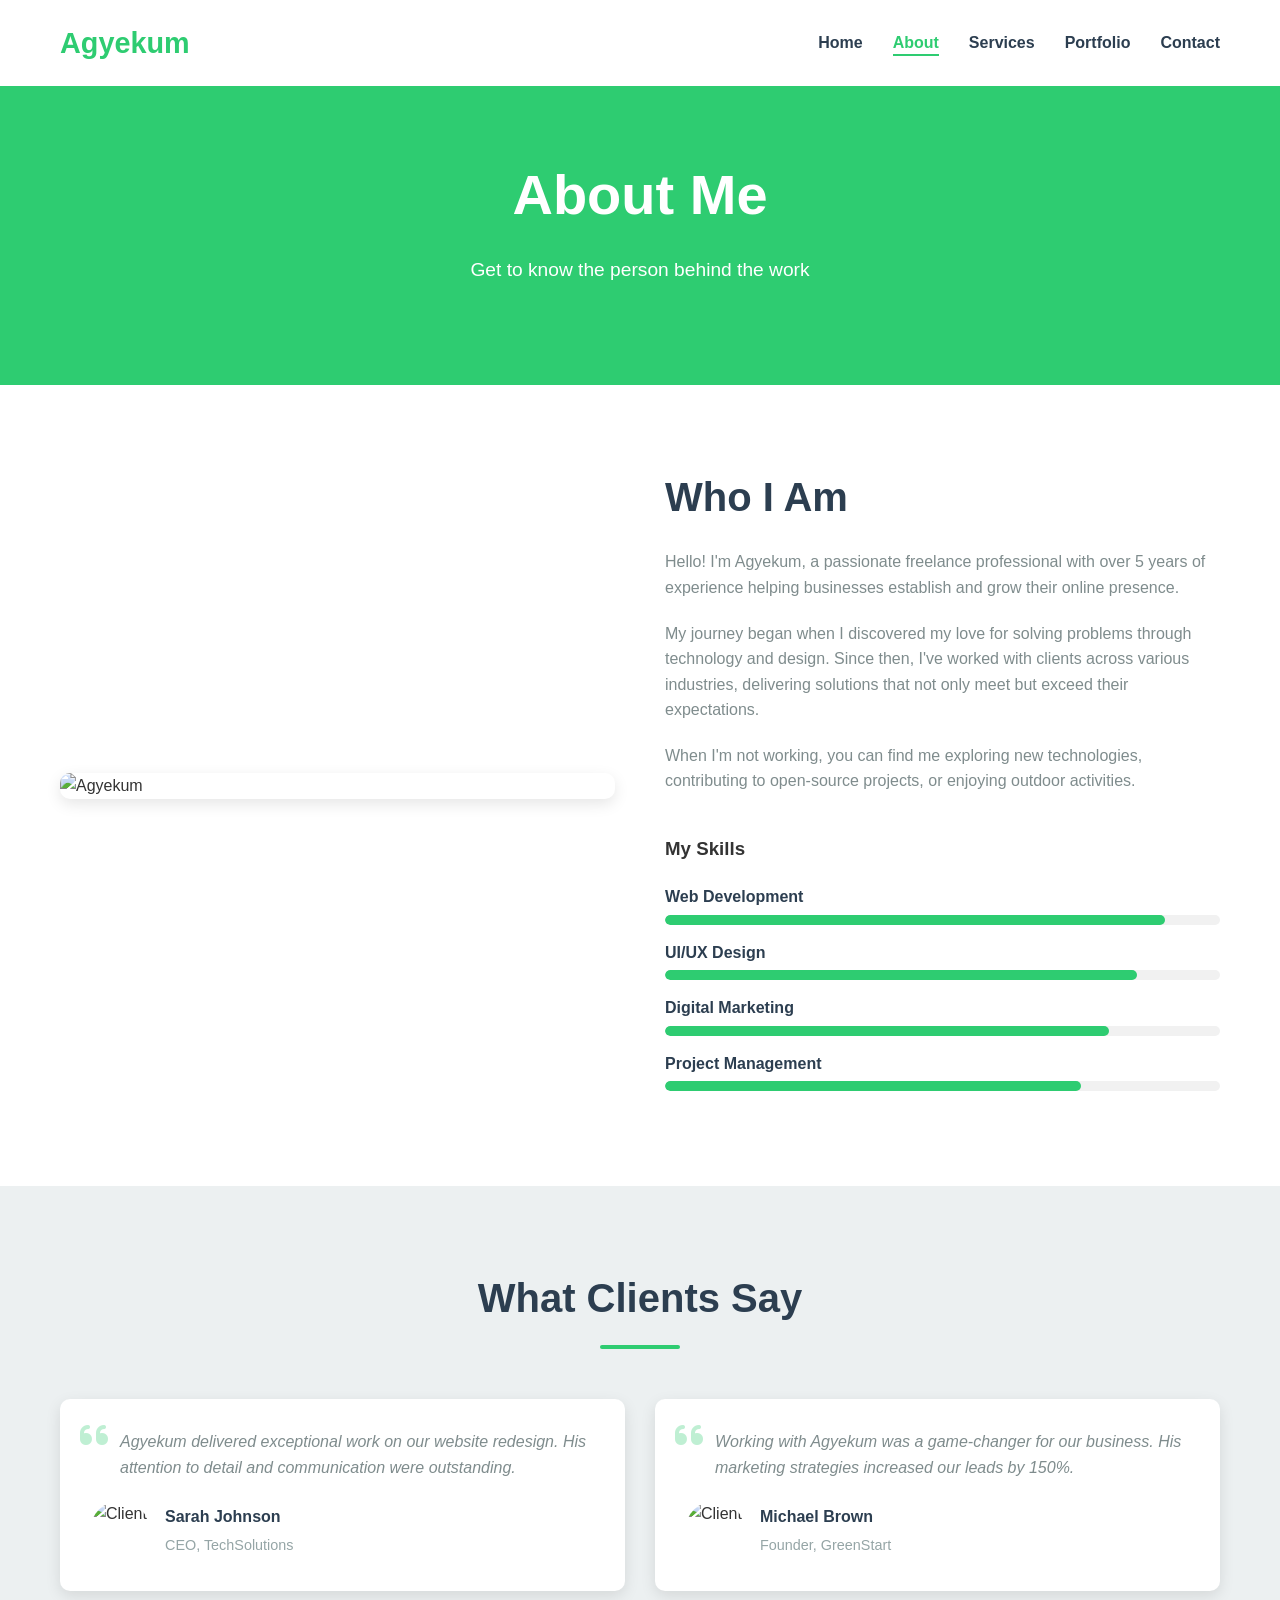
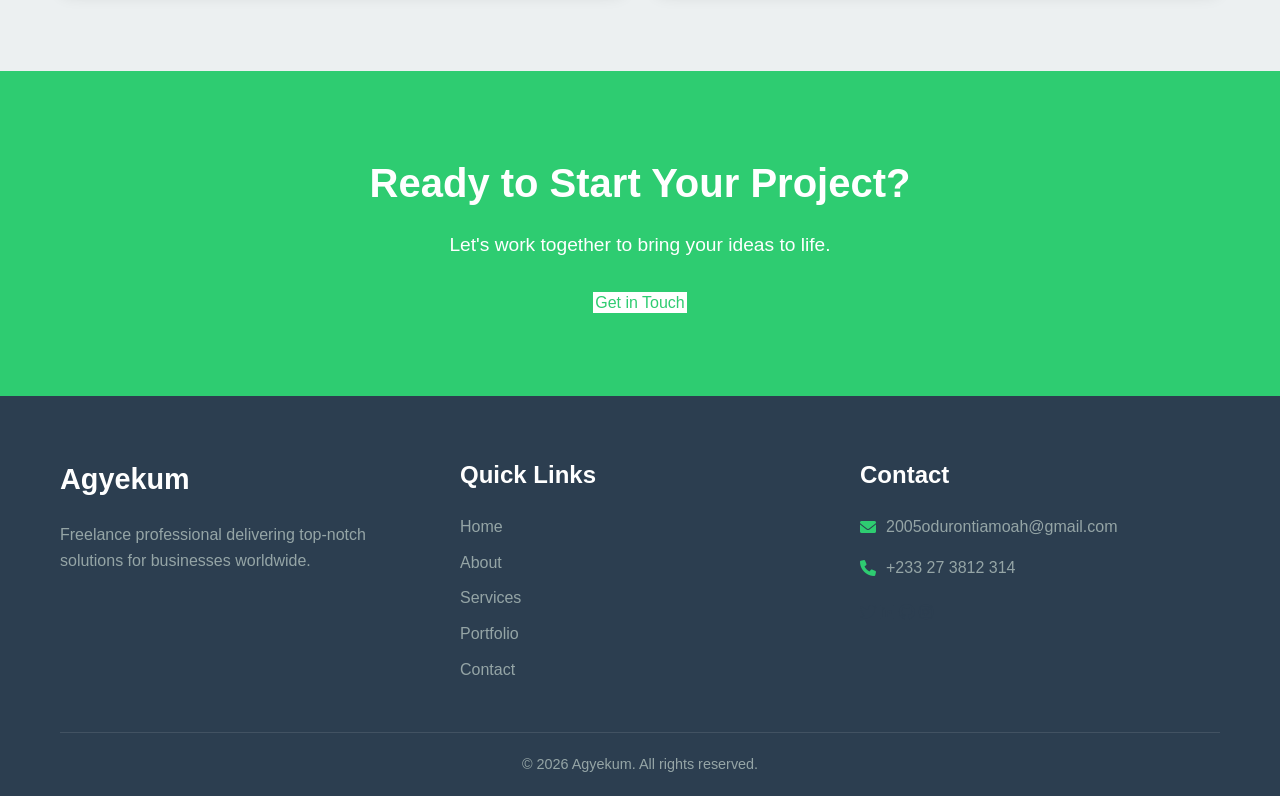
==== about.html @ 3d0fa1a4 "Add files via upload" ====
<!DOCTYPE html>
<html lang="en">
<head>
    <meta charset="UTF-8">
    <meta name="viewport" content="width=device-width, initial-scale=1.0">
    <title>About | Agyekum Freelance</title>
    <link rel="stylesheet" href="styles/style.css">
    <link rel="stylesheet" href="https://cdnjs.cloudflare.com/ajax/libs/font-awesome/6.0.0-beta3/css/all.min.css">
</head>
<body>
    <header>
        <div class="container">
            <div class="logo">Agyekum</div>
            <nav>
                <ul>
                    <li><a href="index.html">Home</a></li>
                    <li><a href="about.html" class="active">About</a></li>
                    <li><a href="services.html">Services</a></li>
                    <li><a href="portfolio.html">Portfolio</a></li>
                    <li><a href="contact.html">Contact</a></li>
                </ul>
            </nav>
            <div class="mobile-menu">
                <i class="fas fa-bars"></i>
            </div>
        </div>
    </header>

    <section class="about-hero">
        <div class="container">
            <h1>About Me</h1>
            <p>Get to know the person behind the work</p>
        </div>
    </section>

    <section class="about-content">
        <div class="container">
            <div class="about-image">
                <img src="images/about-image.jpg" alt="Agyekum">
            </div>
            <div class="about-text">
                <h2>Who I Am</h2>
                <p>Hello! I'm Agyekum, a passionate freelance professional with over 5 years of experience helping businesses establish and grow their online presence.</p>
                <p>My journey began when I discovered my love for solving problems through technology and design. Since then, I've worked with clients across various industries, delivering solutions that not only meet but exceed their expectations.</p>
                <p>When I'm not working, you can find me exploring new technologies, contributing to open-source projects, or enjoying outdoor activities.</p>
                
                <div class="skills">
                    <h3>My Skills</h3>
                    <div class="skill-bars">
                        <div class="skill">
                            <p>Web Development</p>
                            <div class="bar">
                                <div class="level" style="width: 90%;"></div>
                            </div>
                        </div>
                        <div class="skill">
                            <p>UI/UX Design</p>
                            <div class="bar">
                                <div class="level" style="width: 85%;"></div>
                            </div>
                        </div>
                        <div class="skill">
                            <p>Digital Marketing</p>
                            <div class="bar">
                                <div class="level" style="width: 80%;"></div>
                            </div>
                        </div>
                        <div class="skill">
                            <p>Project Management</p>
                            <div class="bar">
                                <div class="level" style="width: 75%;"></div>
                            </div>
                        </div>
                    </div>
                </div>
            </div>
        </div>
    </section>

    <section class="testimonials">
        <div class="container">
            <h2 class="section-title">What Clients Say</h2>
            <div class="testimonial-grid">
                <div class="testimonial-card">
                    <div class="quote">
                        <i class="fas fa-quote-left"></i>
                        <p>Agyekum delivered exceptional work on our website redesign. His attention to detail and communication were outstanding.</p>
                    </div>
                    <div class="client">
                        <img src="images/client1.jpg" alt="Client">
                        <div class="client-info">
                            <h4>Sarah Johnson</h4>
                            <p>CEO, TechSolutions</p>
                        </div>
                    </div>
                </div>
                <div class="testimonial-card">
                    <div class="quote">
                        <i class="fas fa-quote-left"></i>
                        <p>Working with Agyekum was a game-changer for our business. His marketing strategies increased our leads by 150%.</p>
                    </div>
                    <div class="client">
                        <img src="images/client2.jpg" alt="Client">
                        <div class="client-info">
                            <h4>Michael Brown</h4>
                            <p>Founder, GreenStart</p>
                        </div>
                    </div>
                </div>
            </div>
        </div>
    </section>

    <section class="cta-section">
        <div class="container">
            <h2>Ready to Start Your Project?</h2>
            <p>Let's work together to bring your ideas to life.</p>
            <a href="contact.html" class="btn-primary">Get in Touch</a>
        </div>
    </section>

        <footer>
        <div class="container">
            <div class="footer-content">
                <div class="footer-about">
                    <h3>Agyekum</h3>
                    <p>Freelance professional delivering top-notch solutions for businesses worldwide.</p>
                </div>
                <div class="footer-links">
                    <h3>Quick Links</h3>
                    <ul>
                        <li><a href="index.html">Home</a></li>
                        <li><a href="about.html">About</a></li>
                        <li><a href="services.html">Services</a></li>
                        <li><a href="portfolio.html">Portfolio</a></li>
                        <li><a href="contact.html">Contact</a></li>
                    </ul>
                </div>
                <div class="footer-contact">
                    <h3>Contact</h3>
                    <p><i class="fas fa-envelope"></i> 2005odurontiamoah@gmail.com</p>
                    <p><i class="fas fa-phone"></i> +233 27 3812 314 </p>
                    <div class="social-links">
                        <a href="#"><i class="fab fa-twitter"></i></a>
                        <a href="#"><i class="fab fa-linkedin"></i></a>
                        <a href="#"><i class="fab fa-github"></i></a>
                        <a href="#"><i class="fab fa-instagram"></i></a>
                    </div>
                </div>
            </div>
            <div class="footer-bottom">
                <p>&copy; <span id="year"></span> Agyekum. All rights reserved.</p>
            </div>
        </div>
    </footer>

    <script src="scripts/script.js"></script>
</body>
</html>
---- styles/style.css ----
/* Global Styles */
:root {
    --primary-color: #2ecc71;
    --primary-dark: #27ae60;
    --secondary-color: #3498db;
    --dark-color: #2c3e50;
    --light-color: #ecf0f1;
    --danger-color: #e74c3c;
    --success-color: #2ecc71;
    --warning-color: #f39c12;
    --gray-color: #95a5a6;
    --dark-gray: #7f8c8d;
    --white: #ffffff;
    --black: #000000;
    --box-shadow: 0 5px 15px rgba(0, 0, 0, 0.1);
    --transition: all 0.3s ease;
}

* {
    margin: 0;
    padding: 0;
    box-sizing: border-box;
}

body {
    font-family: 'Segoe UI', Tahoma, Geneva, Verdana, sans-serif;
    line-height: 1.6;
    color: #333;
    background-color: var(--white);
}

a {
    text-decoration: none;
    color: var(--dark-color);
    transition: var(--transition);
}

a:hover {
    color: var(--primary-color);
}

ul {
    list-style: none;
}

img {
    width: 100%;
    display: block;
}

.container {
    max-width: 1200px;
    margin: 0 auto;
    padding: 0 20px;
}

.btn {
    display: inline-block;
    padding: 10px 20px;
    border-radius: 5px;
    font-weight: 600;
    transition: var(--transition);
}

.btn-primary {
    background-color: var(--primary-color);
    color: var(--white);
    border: 2px solid var(--primary-color);
}

.btn-primary:hover {
    background-color: var(--primary-dark);
    border-color: var(--primary-dark);
    color: var(--white);
}

.btn-secondary {
    background-color: transparent;
    color: var(--primary-color);
    border: 2px solid var(--primary-color);
}

.btn-secondary:hover {
    background-color: var(--primary-color);
    color: var(--white);
}

.section-title {
    font-size: 2.5rem;
    margin-bottom: 1.5rem;
    text-align: center;
    color: var(--dark-color);
    position: relative;
}

.section-title::after {
    content: '';
    display: block;
    width: 80px;
    height: 4px;
    background-color: var(--primary-color);
    margin: 15px auto;
    border-radius: 2px;
}

.text-center {
    text-align: center;
}

/* Header */
header {
    background-color: var(--white);
    box-shadow: var(--box-shadow);
    position: fixed;
    width: 100%;
    top: 0;
    left: 0;
    z-index: 1000;
    transition: var(--transition);
}

header .container {
    display: flex;
    justify-content: space-between;
    align-items: center;
    padding: 20px;
}

.logo {
    font-size: 1.8rem;
    font-weight: 700;
    color: var(--primary-color);
}

nav ul {
    display: flex;
}

nav ul li {
    margin-left: 30px;
}

nav ul li a {
    font-weight: 600;
    position: relative;
}

nav ul li a::after {
    content: '';
    position: absolute;
    bottom: -5px;
    left: 0;
    width: 0;
    height: 2px;
    background-color: var(--primary-color);
    transition: var(--transition);
}

nav ul li a:hover::after,
nav ul li a.active::after {
    width: 100%;
}

nav ul li a.active {
    color: var(--primary-color);
}

.mobile-menu {
    font-size: 1.5rem;
    cursor: pointer;
    display: none;
}

/* Hero Section */
.hero {
    padding: 150px 0 100px;
    background-color: var(--light-color);
}

.hero .container {
    display: flex;
    align-items: center;
    justify-content: space-between;
}

.hero-content {
    flex: 1;
    padding-right: 50px;
}

.hero-image {
    flex: 1;
}

.hero h1 {
    font-size: 3.5rem;
    margin-bottom: 15px;
    color: var(--dark-color);
}

.hero h2 {
    font-size: 2.5rem;
    margin-bottom: 15px;
    color: var(--dark-color);
}

.hero h2 .typed-text {
    color: var(--primary-color);
}

.hero p {
    font-size: 1.1rem;
    margin-bottom: 30px;
    color: var(--dark-gray);
}

.cta-buttons {
    display: flex;
    gap: 15px;
}

/* Newsletter */
.newsletter {
    padding: 80px 0;
    background-color: var(--white);
    text-align: center;
}

.newsletter h3 {
    font-size: 2rem;
    margin-bottom: 15px;
    color: var(--dark-color);
}

.newsletter p {
    font-size: 1.1rem;
    margin-bottom: 30px;
    color: var(--dark-gray);
}

#newsletter-form {
    display: flex;
    max-width: 500px;
    margin: 0 auto;
}

#newsletter-form input {
    flex: 1;
    padding: 15px;
    border: 2px solid #ddd;
    border-radius: 5px 0 0 5px;
    font-size: 1rem;
}

#newsletter-form button {
    border-radius: 0 5px 5px 0;
}

#newsletter-message {
    margin-top: 20px;
    font-weight: 600;
}

/* Services Preview */
.services-preview {
    padding: 80px 0;
    background-color: var(--light-color);
}

.services-grid {
    display: grid;
    grid-template-columns: repeat(auto-fit, minmax(300px, 1fr));
    gap: 30px;
    margin-top: 50px;
}

.service-card {
    background-color: var(--white);
    padding: 30px;
    border-radius: 10px;
    text-align: center;
    box-shadow: var(--box-shadow);
    transition: var(--transition);
}

.service-card:hover {
    transform: translateY(-10px);
}

.service-card i {
    font-size: 3rem;
    color: var(--primary-color);
    margin-bottom: 20px;
}

.service-card h3 {
    font-size: 1.5rem;
    margin-bottom: 15px;
    color: var(--dark-color);
}

.service-card p {
    color: var(--dark-gray);
}

/* Footer */
footer {
    background-color: var(--dark-color);
    color: var(--white);
    padding: 60px 0 0;
}

.footer-content {
    display: grid;
    grid-template-columns: repeat(auto-fit, minmax(250px, 1fr));
    gap: 40px;
    margin-bottom: 40px;
}

.footer-about h3 {
    font-size: 1.8rem;
    margin-bottom: 20px;
    color: var(--white);
}

.footer-about p {
    color: var(--gray-color);
}

.footer-links h3, 
.footer-contact h3 {
    font-size: 1.5rem;
    margin-bottom: 20px;
    color: var(--white);
}

.footer-links ul li {
    margin-bottom: 10px;
}

.footer-links ul li a {
    color: var(--gray-color);
}

.footer-links ul li a:hover {
    color: var(--primary-color);
}

.footer-contact p {
    color: var(--gray-color);
    margin-bottom: 15px;
    display: flex;
    align-items: center;
}

.footer-contact p i {
    margin-right: 10px;
    color: var(--primary-color);
}

.social-links {
    margin-top: 20px;
}

.social-links h4 {
    margin-bottom: 15px;
}

.social-links .links {
    display: flex;
    gap: 15px;
}

.social-links .links a {
    display: inline-flex;
    align-items: center;
    justify-content: center;
    width: 40px;
    height: 40px;
    background-color: rgba(255, 255, 255, 0.1);
    border-radius: 50%;
    color: var(--white);
    transition: var(--transition);
}

.social-links .links a:hover {
    background-color: var(--primary-color);
    transform: translateY(-5px);
}

.footer-bottom {
    text-align: center;
    padding: 20px 0;
    border-top: 1px solid rgba(255, 255, 255, 0.1);
    color: var(--gray-color);
    font-size: 0.9rem;
}

/* About Page */
.about-hero {
    padding: 150px 0 100px;
    background-color: var(--primary-color);
    color: var(--white);
    text-align: center;
}

.about-hero h1 {
    font-size: 3.5rem;
    margin-bottom: 15px;
}

.about-hero p {
    font-size: 1.2rem;
}

.about-content {
    padding: 80px 0;
}

.about-content .container {
    display: flex;
    align-items: center;
    gap: 50px;
}

.about-image {
    flex: 1;
    border-radius: 10px;
    overflow: hidden;
    box-shadow: var(--box-shadow);
}

.about-text {
    flex: 1;
}

.about-text h2 {
    font-size: 2.5rem;
    margin-bottom: 20px;
    color: var(--dark-color);
}

.about-text p {
    margin-bottom: 20px;
    color: var(--dark-gray);
}

.skills {
    margin-top: 40px;
}

.skill-bars {
    margin-top: 20px;
}

.skill {
    margin-bottom: 15px;
}

.skill p {
    margin-bottom: 5px;
    font-weight: 600;
    color: var(--dark-color);
}

.bar {
    height: 10px;
    background-color: #f1f1f1;
    border-radius: 5px;
    overflow: hidden;
}

.level {
    height: 100%;
    background-color: var(--primary-color);
    border-radius: 5px;
}

.testimonials {
    padding: 80px 0;
    background-color: var(--light-color);
}

.testimonial-grid {
    display: grid;
    grid-template-columns: repeat(auto-fit, minmax(300px, 1fr));
    gap: 30px;
    margin-top: 50px;
}

.testimonial-card {
    background-color: var(--white);
    padding: 30px;
    border-radius: 10px;
    box-shadow: var(--box-shadow);
}

.quote {
    margin-bottom: 20px;
    position: relative;
}

.quote i {
    font-size: 2rem;
    color: var(--primary-color);
    opacity: 0.3;
    position: absolute;
    top: -10px;
    left: -10px;
}

.quote p {
    font-style: italic;
    color: var(--dark-gray);
    padding-left: 30px;
}

.client {
    display: flex;
    align-items: center;
}

.client img {
    width: 60px;
    height: 60px;
    border-radius: 50%;
    object-fit: cover;
    margin-right: 15px;
}

.client-info h4 {
    color: var(--dark-color);
    margin-bottom: 5px;
}

.client-info p {
    color: var(--gray-color);
    font-size: 0.9rem;
}

.cta-section {
    padding: 80px 0;
    text-align: center;
    background-color: var(--primary-color);
    color: var(--white);
}

.cta-section h2 {
    font-size: 2.5rem;
    margin-bottom: 15px;
}

.cta-section p {
    font-size: 1.2rem;
    margin-bottom: 30px;
}

.cta-section .btn-primary {
    background-color: var(--white);
    color: var(--primary-color);
    border-color: var(--white);
}

.cta-section .btn-primary:hover {
    background-color: transparent;
    color: var(--white);
}

/* Services Page */
.services-hero {
    padding: 150px 0 100px;
    background-color: var(--primary-color);
    color: var(--white);
    text-align: center;
}

.services-hero h1 {
    font-size: 3.5rem;
    margin-bottom: 15px;
}

.services-hero p {
    font-size: 1.2rem;
}

.services-details {
    padding: 80px 0;
}

.service {
    display: flex;
    align-items: center;
    gap: 50px;
    margin-bottom: 80px;
}

.service:nth-child(even) {
    flex-direction: row-reverse;
}

.service-image {
    flex: 1;
    border-radius: 10px;
    overflow: hidden;
    box-shadow: var(--box-shadow);
}

.service-content {
    flex: 1;
}

.service-content h2 {
    font-size: 2.5rem;
    margin-bottom: 20px;
    color: var(--dark-color);
}

.service-content p {
    margin-bottom: 20px;
    color: var(--dark-gray);
}

.service-features {
    margin-bottom: 30px;
}

.service-features li {
    margin-bottom: 10px;
    display: flex;
    align-items: center;
}

.service-features li i {
    color: var(--primary-color);
    margin-right: 10px;
}

.service-tech {
    margin-top: 30px;
}

.tech-icons {
    display: flex;
    gap: 15px;
    margin-top: 15px;
}

.tech-icons i {
    font-size: 2rem;
    color: var(--dark-gray);
    transition: var(--transition);
}

.tech-icons i:hover {
    color: var(--primary-color);
    transform: translateY(-5px);
}

.pricing {
    padding: 80px 0;
    background-color: var(--light-color);
}

.pricing-grid {
    display: grid;
    grid-template-columns: repeat(auto-fit, minmax(300px, 1fr));
    gap: 30px;
    margin-top: 50px;
}

.pricing-card {
    background-color: var(--white);
    padding: 40px 30px;
    border-radius: 10px;
    box-shadow: var(--box-shadow);
    position: relative;
    transition: var(--transition);
    text-align: center;
}

.pricing-card:hover {
    transform: translateY(-10px);
}

.pricing-card.featured {
    border: 2px solid var(--primary-color);
}

.popular-badge {
    position: absolute;
    top: -15px;
    right: 20px;
    background-color: var(--primary-color);
    color: var(--white);
    padding: 5px 15px;
    border-radius: 20px;
    font-size: 0.8rem;
    font-weight: 600;
}

.pricing-card h3 {
    font-size: 1.5rem;
    margin-bottom: 20px;
    color: var(--dark-color);
}

.price {
    font-size: 2.5rem;
    font-weight: 700;
    color: var(--primary-color);
    margin-bottom: 20px;
}

.price span {
    font-size: 1rem;
    font-weight: 400;
    color: var(--dark-gray);
}

.pricing-card ul {
    margin-bottom: 30px;
}

.pricing-card ul li {
    margin-bottom: 10px;
    display: flex;
    align-items: center;
    justify-content: center;
    color: var(--dark-gray);
}

.pricing-card ul li i {
    color: var(--primary-color);
    margin-right: 10px;
}

.pricing-note {
    text-align: center;
    margin-top: 30px;
    color: var(--dark-gray);
}

.pricing-note a {
    color: var(--primary-color);
    font-weight: 600;
}

/* Portfolio Page */
.portfolio-hero {
    padding: 150px 0 100px;
    background-color: var(--primary-color);
    color: var(--white);
    text-align: center;
}

.portfolio-hero h1 {
    font-size: 3.5rem;
    margin-bottom: 15px;
}

.portfolio-hero p {
    font-size: 1.2rem;
}

.portfolio-filter {
    padding: 40px 0;
    background-color: var(--light-color);
}

.filter-buttons {
    display: flex;
    justify-content: center;
    flex-wrap: wrap;
    gap: 15px;
}

.filter-buttons button {
    padding: 10px 20px;
    background-color: transparent;
    border: 2px solid var(--primary-color);
    color: var(--primary-color);
    border-radius: 5px;
    font-weight: 600;
    cursor: pointer;
    transition: var(--transition);
}

.filter-buttons button.active,
.filter-buttons button:hover {
    background-color: var(--primary-color);
    color: var(--white);
}

.portfolio-grid {
    padding: 80px 0;
}

.portfolio-grid .container {
    display: grid;
    grid-template-columns: repeat(auto-fill, minmax(350px, 1fr));
    gap: 30px;
}

.portfolio-item {
    border-radius: 10px;
    overflow: hidden;
    position: relative;
}

.portfolio-image {
    position: relative;
    overflow: hidden;
}

.portfolio-image img {
    transition: var(--transition);
}

.portfolio-item:hover .portfolio-image img {
    transform: scale(1.1);
}

.overlay {
    position: absolute;
    top: 0;
    left: 0;
    width: 100%;
    height: 100%;
    background-color: rgba(46, 204, 113, 0.9);
    display: flex;
    flex-direction: column;
    justify-content: center;
    align-items: center;
    opacity: 0;
    transition: var(--transition);
    padding: 20px;
    text-align: center;
    color: var(--white);
}

.portfolio-item:hover .overlay {
    opacity: 1;
}

.overlay h3 {
    font-size: 1.5rem;
    margin-bottom: 10px;
}

.overlay p {
    margin-bottom: 20px;
}

/* Contact Page */
.contact-hero {
    padding: 150px 0 100px;
    background-color: var(--primary-color);
    color: var(--white);
    text-align: center;
}

.contact-hero h1 {
    font-size: 3.5rem;
    margin-bottom: 15px;
}

.contact-hero p {
    font-size: 1.2rem;
}

.contact-content {
    padding: 80px 0;
}

.contact-content .container {
    display: flex;
    gap: 50px;
}

.contact-info {
    flex: 1;
}

.contact-info h2 {
    font-size: 2.5rem;
    margin-bottom: 20px;
    color: var(--dark-color);
}

.contact-info p {
    margin-bottom: 30px;
    color: var(--dark-gray);
}

.info-item {
    display: flex;
    align-items: flex-start;
    margin-bottom: 25px;
}

.info-item i {
    font-size: 1.5rem;
    color: var(--primary-color);
    margin-right: 20px;
    margin-top: 5px;
}

.info-item h3 {
    font-size: 1.2rem;
    margin-bottom: 5px;
    color: var(--dark-color);
}

.social-links h3 {
    font-size: 1.2rem;
    margin-bottom: 15px;
    color: var(--dark-color);
}

.contact-form {
    flex: 1;
    background-color: var(--white);
    padding: 40px;
    border-radius: 10px;
    box-shadow: var(--box-shadow);
}

.contact-form h2 {
    font-size: 2rem;
    margin-bottom: 20px;
    color: var(--dark-color);
}

.form-group {
    margin-bottom: 20px;
}

.form-group input,
.form-group textarea {
    width: 100%;
    padding: 15px;
    border: 2px solid #ddd;
    border-radius: 5px;
    font-size: 1rem;
    transition: var(--transition);
}

.form-group input:focus,
.form-group textarea:focus {
    border-color: var(--primary-color);
    outline: none;
}

.form-group textarea {
    resize: vertical;
    min-height: 150px;
}

#form-message {
    margin-top: 20px;
    font-weight: 600;
}

.map-section {
    padding-bottom: 80px;
}

/* Responsive Styles */
@media (max-width: 992px) {
    .hero .container,
    .about-content .container,
    .contact-content .container {
        flex-direction: column;
    }
    
    .hero-content,
    .about-text,
    .contact-info,
    .contact-form {
        padding-right: 0;
        margin-bottom: 50px;
    }
    
    .service {
        flex-direction: column;
    }
    
    .service:nth-child(even) {
        flex-direction: column;
    }
}

@media (max-width: 768px) {
    nav ul {
        position: fixed;
        top: 80px;
        left: -100%;
        width: 100%;
        height: calc(100vh - 80px);
        background-color: var(--white);
        flex-direction: column;
        align-items: center;
        justify-content: center;
        transition: var(--transition);
    }
    
    nav ul.active {
        left: 0;
    }
    
    nav ul li {
        margin: 15px 0;
    }
    
    .mobile-menu {
        display: block;
    }
    
    .hero h1 {
        font-size: 2.5rem;
    }
    
    .hero h2 {
        font-size: 2rem;
    }
    
    .section-title {
        font-size: 2rem;
    }
    
    .portfolio-grid .container {
        grid-template-columns: 1fr;
    }
}

@media (max-width: 576px) {
    .cta-buttons {
        flex-direction: column;
    }
    
    #newsletter-form {
        flex-direction: column;
    }
    
    #newsletter-form input {
        border-radius: 5px;
        margin-bottom: 10px;
    }
    
    #newsletter-form button {
        border-radius: 5px;
        width: 100%;
    }
    
    .filter-buttons {
        justify-content: flex-start;
    }
}
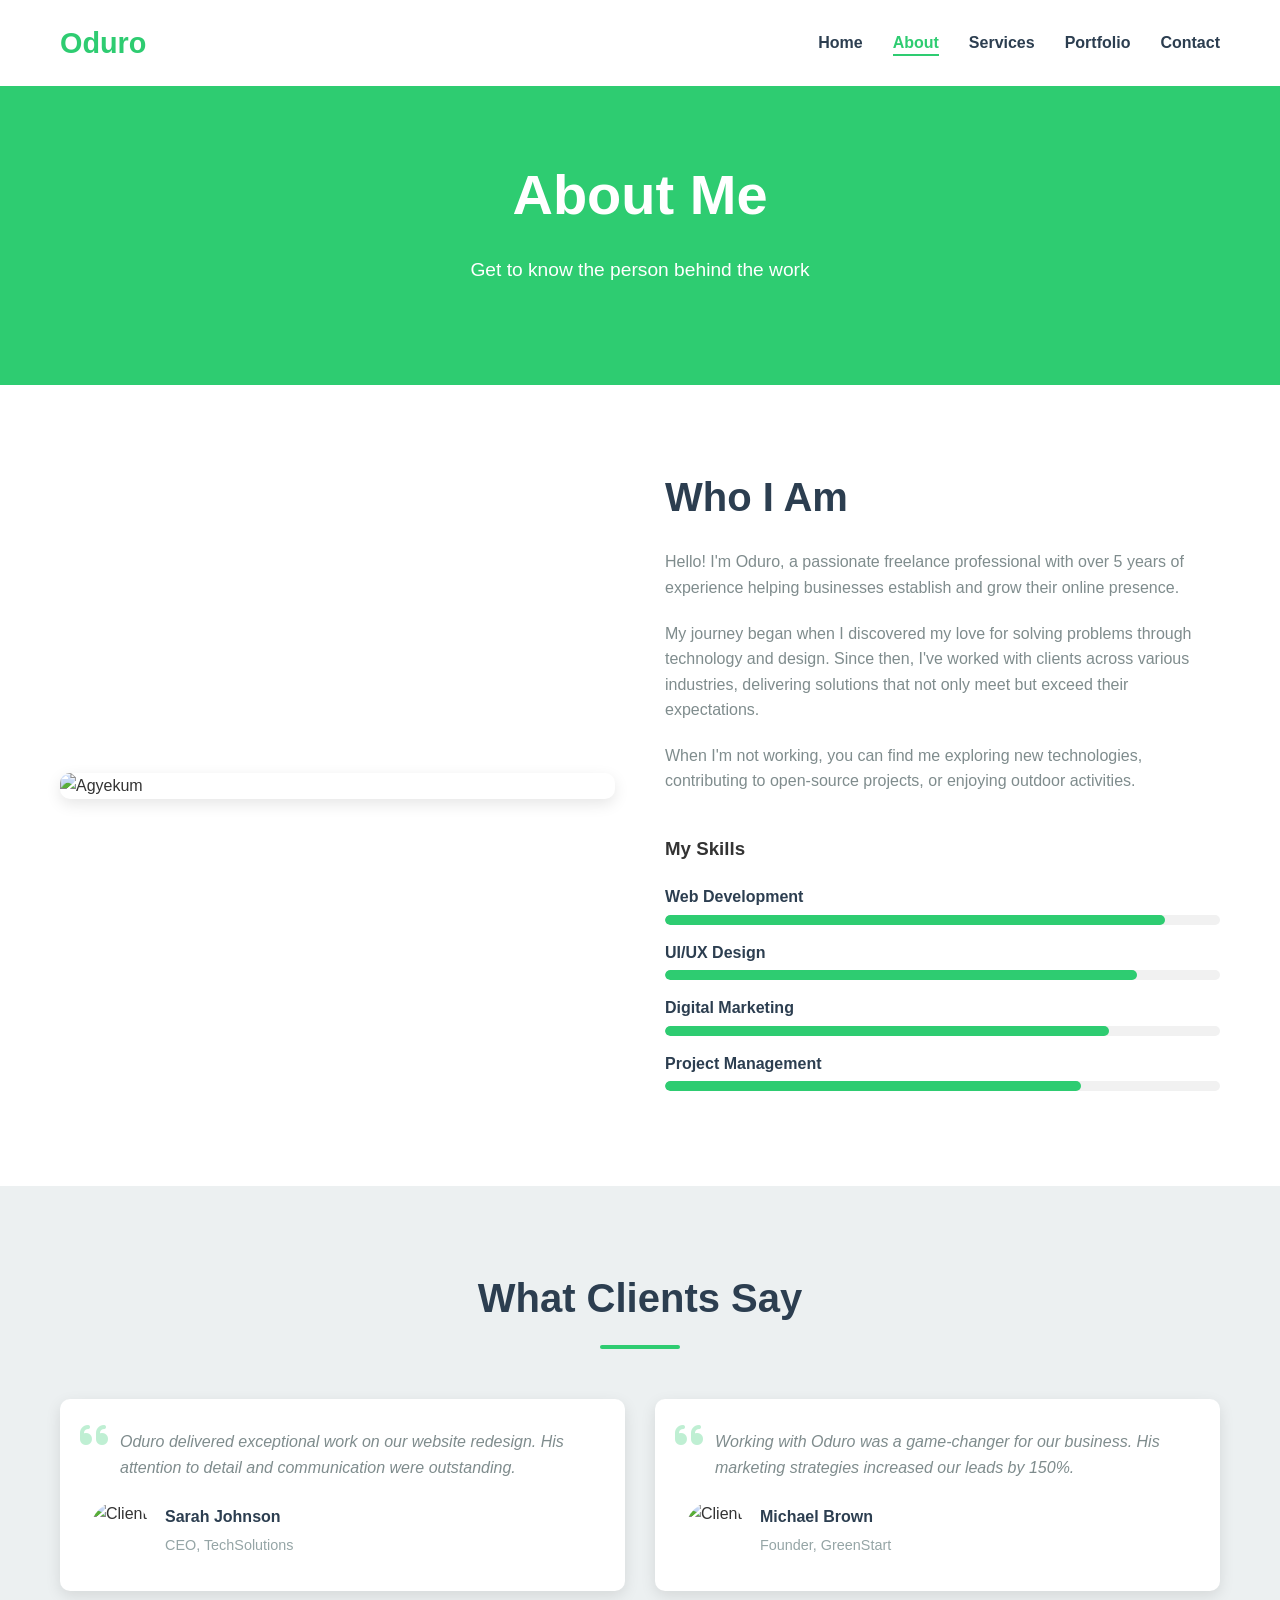
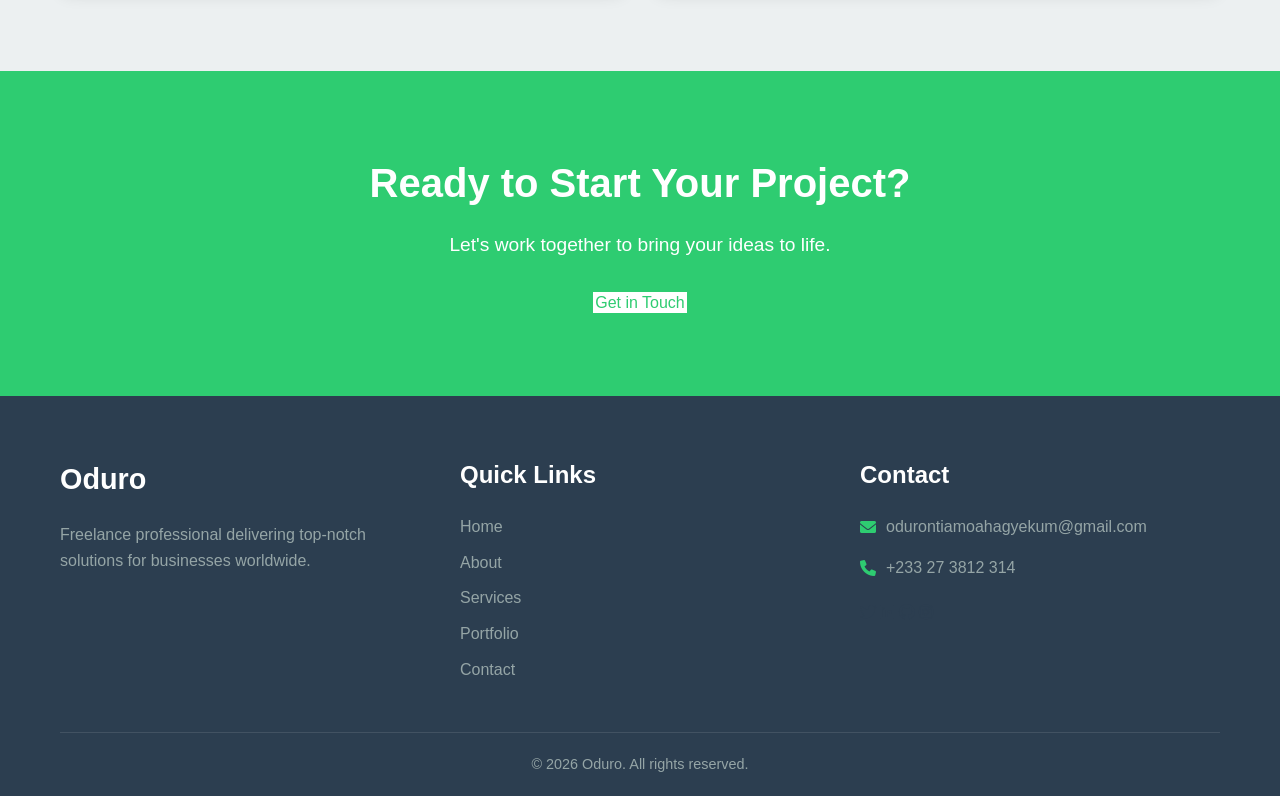
==== commit 3f3a90e5: "Update about.html" ====
--- a/about.html
+++ b/about.html
@@ -3,14 +3,14 @@
 <head>
     <meta charset="UTF-8">
     <meta name="viewport" content="width=device-width, initial-scale=1.0">
-    <title>About | Agyekum Freelance</title>
+    <title>About | Oduro Freelance</title>
     <link rel="stylesheet" href="styles/style.css">
     <link rel="stylesheet" href="https://cdnjs.cloudflare.com/ajax/libs/font-awesome/6.0.0-beta3/css/all.min.css">
 </head>
 <body>
     <header>
         <div class="container">
-            <div class="logo">Agyekum</div>
+            <div class="logo">Oduro</div>
             <nav>
                 <ul>
                     <li><a href="index.html">Home</a></li>
@@ -40,7 +40,7 @@
             </div>
             <div class="about-text">
                 <h2>Who I Am</h2>
-                <p>Hello! I'm Agyekum, a passionate freelance professional with over 5 years of experience helping businesses establish and grow their online presence.</p>
+                <p>Hello! I'm Oduro, a passionate freelance professional with over 5 years of experience helping businesses establish and grow their online presence.</p>
                 <p>My journey began when I discovered my love for solving problems through technology and design. Since then, I've worked with clients across various industries, delivering solutions that not only meet but exceed their expectations.</p>
                 <p>When I'm not working, you can find me exploring new technologies, contributing to open-source projects, or enjoying outdoor activities.</p>
                 
@@ -84,7 +84,7 @@
                 <div class="testimonial-card">
                     <div class="quote">
                         <i class="fas fa-quote-left"></i>
-                        <p>Agyekum delivered exceptional work on our website redesign. His attention to detail and communication were outstanding.</p>
+                        <p>Oduro delivered exceptional work on our website redesign. His attention to detail and communication were outstanding.</p>
                     </div>
                     <div class="client">
                         <img src="images/client1.jpg" alt="Client">
@@ -97,7 +97,7 @@
                 <div class="testimonial-card">
                     <div class="quote">
                         <i class="fas fa-quote-left"></i>
-                        <p>Working with Agyekum was a game-changer for our business. His marketing strategies increased our leads by 150%.</p>
+                        <p>Working with Oduro was a game-changer for our business. His marketing strategies increased our leads by 150%.</p>
                     </div>
                     <div class="client">
                         <img src="images/client2.jpg" alt="Client">
@@ -123,7 +123,7 @@
         <div class="container">
             <div class="footer-content">
                 <div class="footer-about">
-                    <h3>Agyekum</h3>
+                    <h3>Oduro</h3>
                     <p>Freelance professional delivering top-notch solutions for businesses worldwide.</p>
                 </div>
                 <div class="footer-links">
@@ -138,22 +138,22 @@
                 </div>
                 <div class="footer-contact">
                     <h3>Contact</h3>
-                    <p><i class="fas fa-envelope"></i> 2005odurontiamoah@gmail.com</p>
+                    <p><i class="fas fa-envelope"></i> odurontiamoahagyekum@gmail.com</p>
                     <p><i class="fas fa-phone"></i> +233 27 3812 314 </p>
                     <div class="social-links">
-                        <a href="#"><i class="fab fa-twitter"></i></a>
-                        <a href="#"><i class="fab fa-linkedin"></i></a>
-                        <a href="#"><i class="fab fa-github"></i></a>
-                        <a href="#"><i class="fab fa-instagram"></i></a>
+                        <a href="https://x.com/Kwekuntiamoah1"><i class="fab fa-twitter"></i></a>
+                        <a href="https://www.linkedin.com/in/oduro-ntiamoah-agyekum/"><i class="fab fa-linkedin"></i></a>
+                        <a href="https://github.com/Oduro-ntiamoah"><i class="fab fa-github"></i></a>
+                        <a href="https://www.instagram.com/chief_koder/"><i class="fab fa-instagram"></i></a>
                     </div>
                 </div>
             </div>
             <div class="footer-bottom">
-                <p>&copy; <span id="year"></span> Agyekum. All rights reserved.</p>
+                <p>&copy; <span id="year"></span> Oduro. All rights reserved.</p>
             </div>
         </div>
     </footer>
 
     <script src="scripts/script.js"></script>
 </body>
-</html>+</html>
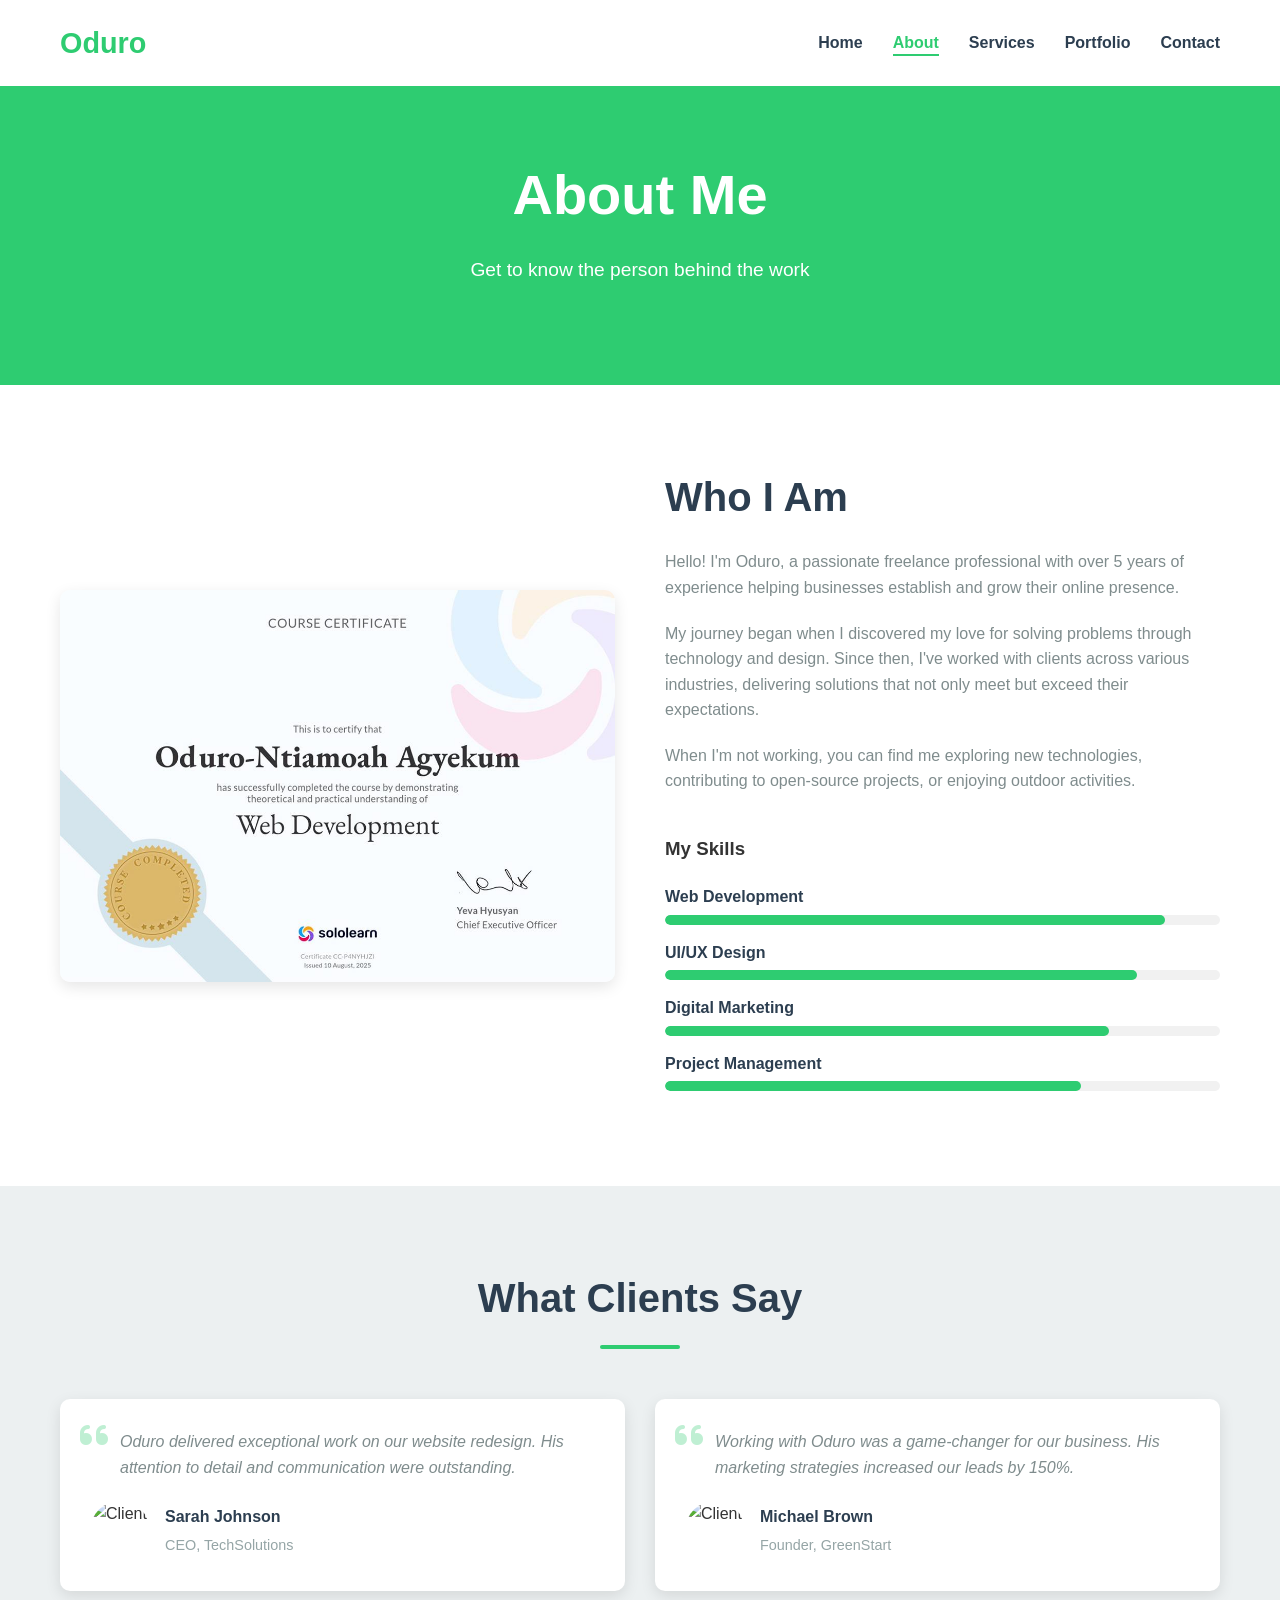
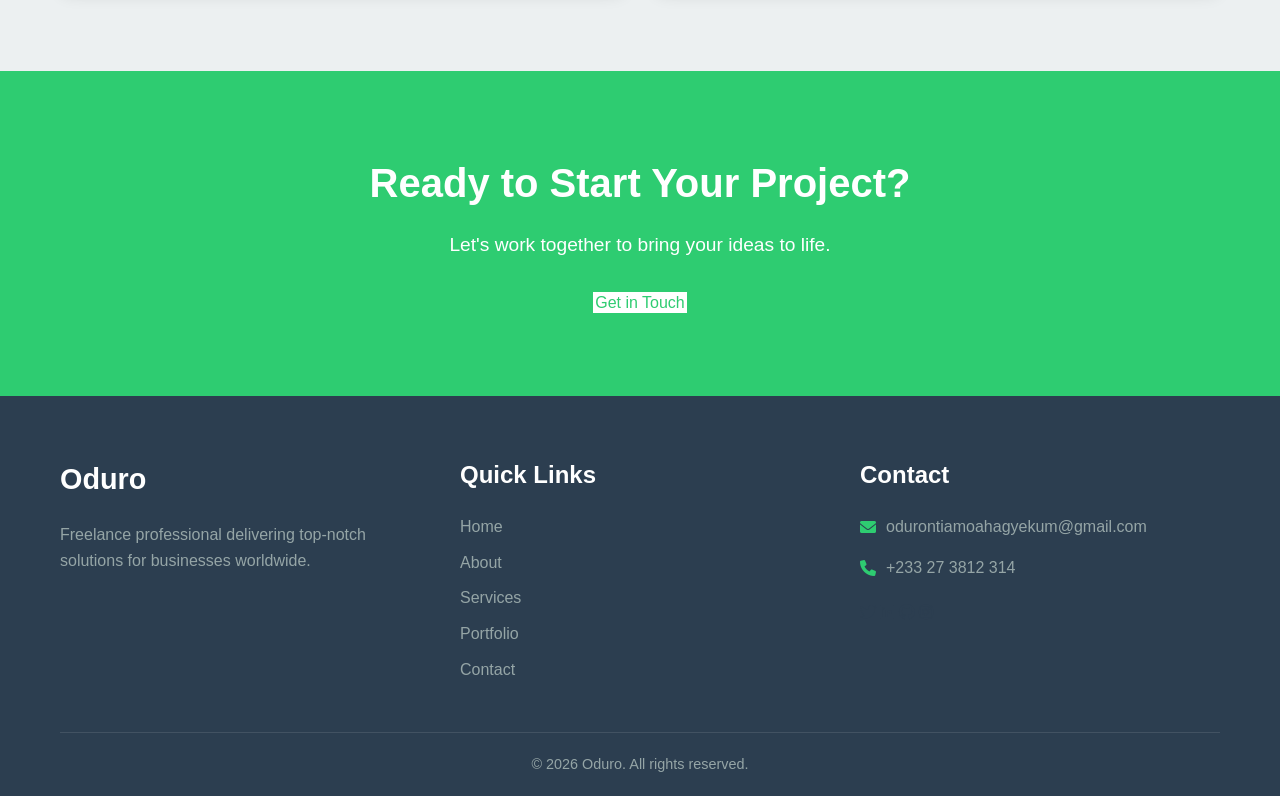
==== commit 020d24a4: "Update about.html" ====
--- a/about.html
+++ b/about.html
@@ -36,7 +36,7 @@
     <section class="about-content">
         <div class="container">
             <div class="about-image">
-                <img src="images/about-image.jpg" alt="Agyekum">
+                <img src="web-dev.jfif" alt="Agyekum">
             </div>
             <div class="about-text">
                 <h2>Who I Am</h2>
@@ -157,3 +157,4 @@
     <script src="scripts/script.js"></script>
 </body>
 </html>
+
